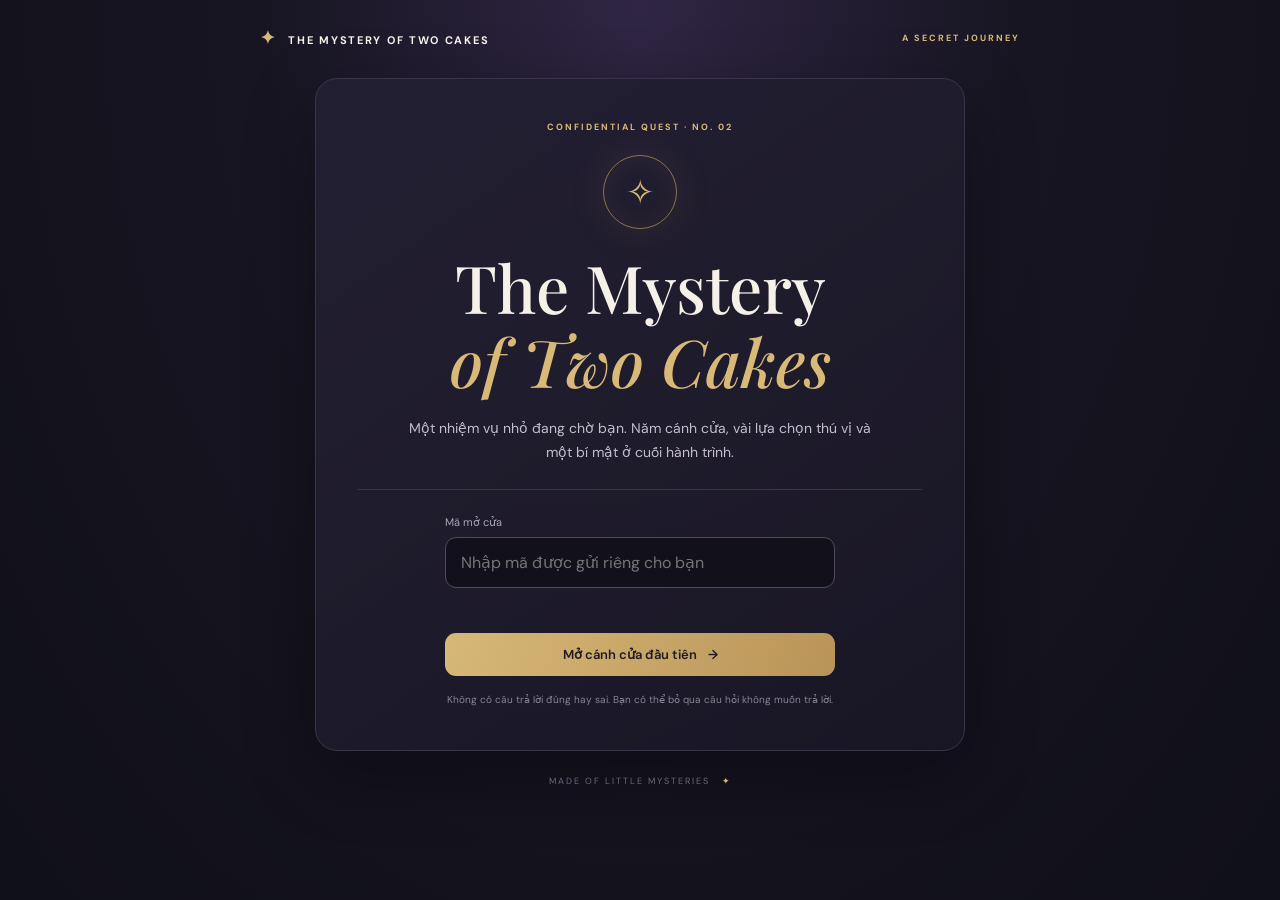
==== index.html @ 1db7f654 "Initial website deployment" ====
<!doctype html>
<html lang="vi">
<head>
  <meta charset="utf-8">
  <meta name="viewport" content="width=device-width, initial-scale=1">
  <meta name="theme-color" content="#171326">
  <title>The Mystery of Two Cakes</title>
  <link rel="stylesheet" href="styles.css">
</head>
<body>
  <main class="shell">
    <header class="topbar">
      <a class="brand" href="./"><span class="brand-mark">✦</span> THE MYSTERY OF TWO CAKES</a>
      <span class="top-tag">A SECRET JOURNEY</span>
    </header>

    <section id="intro" class="panel hero">
      <div class="eyebrow">CONFIDENTIAL QUEST · NO. 02</div>
      <div class="orb">✧</div>
      <h1>The Mystery<br><em>of Two Cakes</em></h1>
      <p class="lead">Một nhiệm vụ nhỏ đang chờ bạn. Năm cánh cửa, vài lựa chọn thú vị và một bí mật ở cuối hành trình.</p>
      <div class="divider"></div>
      <label class="field-label" for="inviteCode">Mã mở cửa</label>
      <input id="inviteCode" class="text-input" type="password" autocomplete="off" placeholder="Nhập mã được gửi riêng cho bạn">
      <p id="introError" class="error" aria-live="polite"></p>
      <button id="startBtn" class="button primary">Mở cánh cửa đầu tiên <span>→</span></button>
      <p class="fine">Không có câu trả lời đúng hay sai. Bạn có thể bỏ qua câu hỏi không muốn trả lời.</p>
    </section>

    <section id="quiz" class="panel hidden">
      <div class="quiz-head">
        <div><div class="eyebrow" id="chapterLabel">CHAPTER 01</div><h2 id="chapterTitle">Mood Detector</h2></div>
        <div class="progress-count" id="progressCount">01 / 06</div>
      </div>
      <div class="progress-track"><div id="progressBar" class="progress-bar"></div></div>
      <div id="questionArea"></div>
      <div class="quiz-actions">
        <button id="backBtn" class="button ghost">← Quay lại</button>
        <button id="nextBtn" class="button primary">Tiếp tục →</button>
      </div>
      <p class="fine center">Hãy chọn theo cảm nhận đầu tiên. Không cần suy nghĩ quá lâu.</p>
    </section>

    <section id="finish" class="panel hero hidden">
      <div class="eyebrow">QUEST COMPLETED</div>
      <div class="orb">✧</div>
      <h1>The final<br><em>mystery awaits.</em></h1>
      <p class="lead">Bạn đã mở khóa thông điệp cuối cùng. Có hai điều bất ngờ đang được chuẩn bị.</p>
      <div class="sealed-card"><span>✦</span><div><b>TWO HIDDEN TREASURES</b><small>Contents classified until the right moment.</small></div><span>✦</span></div>
      <p id="finishMessage" class="fine">Cảm ơn bạn đã tham gia chuyến phiêu lưu nhỏ này.</p>
    </section>

    <footer>MADE OF LITTLE MYSTERIES <span>✦</span></footer>
  </main>
  <script src="js/data.js"></script>
  <script src="config.js"></script>
  <script src="js/app.js"></script>
</body>
</html>
---- styles.css ----
@import url('https://fonts.googleapis.com/css2?family=DM+Sans:wght@400;500;600;700&family=Playfair+Display:ital,wght@0,500;0,600;0,700;1,500;1,600&display=swap');
:root{--bg:#11101a;--panel:#1b1928;--panel2:#242137;--ink:#f5f0e8;--muted:#aaa4b8;--gold:#d9b978;--line:#393449;--mint:#9bc8b8;--danger:#f2a7a7}
*{box-sizing:border-box}body{margin:0;background:radial-gradient(ellipse at 50% 0%,#302644 0%,#171522 42%,#101018 100%);color:var(--ink);font-family:'DM Sans',sans-serif;min-height:100vh}
.shell{width:min(760px,calc(100% - 32px));margin:0 auto;padding:26px 0 22px}.topbar{display:flex;justify-content:space-between;align-items:center;gap:12px;margin-bottom:28px}.brand{font-size:11px;letter-spacing:1.7px;font-weight:700;color:var(--ink);text-decoration:none}.brand-mark{color:var(--gold);font-size:18px;margin-right:7px}.top-tag,.eyebrow{font-size:9px;letter-spacing:2px;color:var(--gold);font-weight:700}.panel{background:linear-gradient(145deg,rgba(35,31,51,.97),rgba(25,23,37,.98));border:1px solid var(--line);border-radius:22px;padding:clamp(22px,5vw,42px);box-shadow:0 22px 70px #0005}.hero{text-align:center;max-width:650px;margin:0 auto}.hero .eyebrow{margin-bottom:22px}.orb{width:74px;height:74px;border:1px solid #8d774d;border-radius:50%;display:grid;place-items:center;margin:0 auto 22px;color:var(--gold);font-size:34px;box-shadow:0 0 40px #d9b97818,inset 0 0 24px #d9b97812}h1,h2{font-family:'Playfair Display',serif;font-weight:500;line-height:1.12;margin:0}h1{font-size:clamp(42px,8vw,66px)}h1 em,.dashboard-heading em{color:var(--gold);font-weight:500}h2{font-size:30px}.lead{max-width:480px;margin:18px auto 24px;color:#c4bdce;line-height:1.7;font-size:14px}.divider{height:1px;background:var(--line);margin:25px 0}.field-label{display:block;text-align:left;font-size:11px;color:var(--muted);margin:0 auto 8px;max-width:390px}.text-input{width:100%;max-width:390px;background:#12111b;border:1px solid #514961;border-radius:11px;padding:14px 15px;color:var(--ink);font:inherit;outline:none}.text-input:focus{border-color:var(--gold);box-shadow:0 0 0 3px #d9b97816}.button{border:0;border-radius:11px;padding:13px 18px;font:600 13px 'DM Sans',sans-serif;cursor:pointer;transition:.2s}.button:hover{transform:translateY(-1px);filter:brightness(1.08)}.primary{background:linear-gradient(110deg,#d7b878,#b99458);color:#211b25;display:block;width:100%;max-width:390px;margin:17px auto 0}.primary span{margin-left:8px}.ghost{background:transparent;border:1px solid #514961;color:var(--ink)}.fine{font-size:10px;line-height:1.6;color:#898397;margin:16px auto 0;max-width:440px}.center{text-align:center}.error{color:var(--danger);font-size:12px;min-height:16px}.hidden{display:none!important}
.quiz-head{display:flex;justify-content:space-between;align-items:end;gap:16px;margin-bottom:20px}.quiz-head h2{margin-top:7px}.progress-count{font-size:11px;color:var(--gold);white-space:nowrap}.progress-track{height:4px;background:#393448;border-radius:8px;overflow:hidden;margin-bottom:30px}.progress-bar{height:100%;width:0;background:linear-gradient(90deg,#b99458,#e8d19c);transition:width .3s}.question-title{font-family:'Playfair Display',serif;font-size:24px;line-height:1.35;margin:0 0 20px}.question-sub{font-size:11px;color:var(--muted);margin:-10px 0 18px}.options{display:grid;gap:10px}.option{display:flex;align-items:flex-start;gap:12px;padding:14px 15px;border:1px solid #413b51;border-radius:12px;background:#171522;cursor:pointer;transition:.18s}.option:hover{border-color:#8d774d;background:#211e2d}.option.selected{border-color:var(--gold);background:#30283a;box-shadow:inset 0 0 0 1px #d9b97835}.option input{accent-color:#d9b978;margin-top:3px}.option span{font-size:13px;line-height:1.5}.quiz-actions{display:flex;justify-content:space-between;gap:12px;margin-top:27px}.quiz-actions .primary{margin:0;max-width:190px}.quiz-actions .ghost{min-width:120px}.sealed-card{display:flex;align-items:center;justify-content:space-between;gap:12px;padding:18px;border:1px solid #766341;background:linear-gradient(120deg,#2a2436,#30283a);border-radius:14px;margin:28px 0;color:var(--gold)}.sealed-card b,.sealed-card small{display:block}.sealed-card b{font-size:11px;letter-spacing:1.5px}.sealed-card small{font-size:10px;color:var(--muted);margin-top:6px}.sealed-card>span{font-size:20px}
footer{text-align:center;color:#6e687b;font-size:9px;letter-spacing:2px;margin:24px 0 0}footer span{color:var(--gold);padding-left:8px}
.admin-shell{max-width:1000px}.dashboard-heading{display:flex;align-items:end;justify-content:space-between;margin:12px 0 22px}.dashboard-heading h1{font-size:48px;margin-top:7px}.notice{padding:12px 14px;border:1px solid var(--line);border-radius:10px;color:var(--muted);font-size:11px;margin-bottom:16px}.stats-grid{display:grid;grid-template-columns:repeat(3,1fr);gap:12px;margin-bottom:16px}.stat-card{background:var(--panel);border:1px solid var(--line);border-radius:14px;padding:17px}.stat-card small{display:block;color:var(--muted);font-size:9px;letter-spacing:1px}.stat-card strong{display:block;font-family:'Playfair Display',serif;font-size:26px;margin-top:9px;color:var(--gold)}.admin-panel{margin-bottom:16px;padding:24px}.section-heading{margin-bottom:18px}.section-heading h2{font-size:24px;margin-top:6px}.empty-state{color:var(--muted);font-size:12px;padding:16px 0}.result-pair{display:grid;grid-template-columns:1fr 1fr;gap:12px}.result-tile{background:#15131f;border:1px solid var(--line);border-radius:12px;padding:14px}.result-tile b{display:block;font-size:13px}.result-tile small{color:var(--muted);font-size:10px}.result-meta{color:var(--muted);font-size:11px;line-height:1.8;margin-top:14px}.score-row{display:grid;grid-template-columns:150px 1fr 42px;gap:12px;align-items:center;margin:12px 0}.score-row label{font-size:11px;color:#d8d1df}.bar-track{height:7px;background:#383347;border-radius:10px;overflow:hidden}.bar-fill{height:100%;background:linear-gradient(90deg,#a98a55,#e4cc96);border-radius:10px}.score-value{text-align:right;color:var(--gold);font-size:11px;font-variant-numeric:tabular-nums}.table-wrap{overflow-x:auto}table{border-collapse:collapse;width:100%;font-size:11px;min-width:620px}th,td{text-align:left;padding:12px 10px;border-bottom:1px solid var(--line)}th{color:var(--gold);font-weight:600}td{color:#c9c2d1}.confidence{color:var(--mint)}@media(max-width:600px){.top-tag{font-size:8px}.brand{font-size:9px}.stats-grid{grid-template-columns:1fr 1fr}.stat-card:last-child{grid-column:span 2}.score-row{grid-template-columns:112px 1fr 34px;gap:8px}.result-pair{grid-template-columns:1fr}.dashboard-heading h1{font-size:38px}.quiz-actions .primary{max-width:none;flex:1}.quiz-actions .ghost{min-width:90px}.question-title{font-size:21px}}
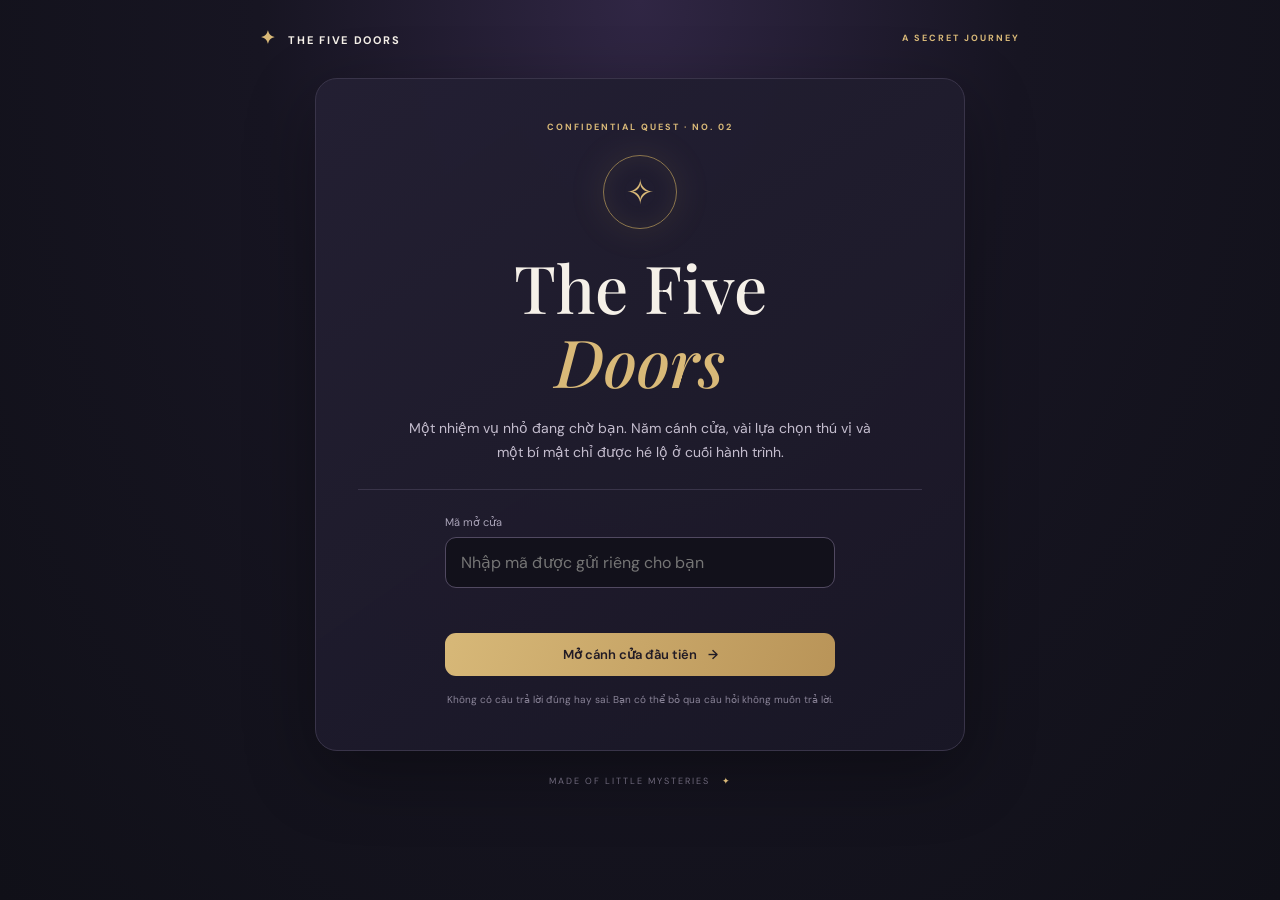
==== commit 6af9905b: "Change title and header from 'Two Cakes' to 'Five Doors'" ====
--- a/index.html
+++ b/index.html
@@ -4,21 +4,21 @@
   <meta charset="utf-8">
   <meta name="viewport" content="width=device-width, initial-scale=1">
   <meta name="theme-color" content="#171326">
-  <title>The Mystery of Two Cakes</title>
+  <title>The Five Doors</title>
   <link rel="stylesheet" href="styles.css">
 </head>
 <body>
   <main class="shell">
     <header class="topbar">
-      <a class="brand" href="./"><span class="brand-mark">✦</span> THE MYSTERY OF TWO CAKES</a>
+      <a class="brand" href="./"><span class="brand-mark">✦</span> THE FIVE DOORS</a>
       <span class="top-tag">A SECRET JOURNEY</span>
     </header>
 
     <section id="intro" class="panel hero">
       <div class="eyebrow">CONFIDENTIAL QUEST · NO. 02</div>
       <div class="orb">✧</div>
-      <h1>The Mystery<br><em>of Two Cakes</em></h1>
-      <p class="lead">Một nhiệm vụ nhỏ đang chờ bạn. Năm cánh cửa, vài lựa chọn thú vị và một bí mật ở cuối hành trình.</p>
+      <h1>The Five<br><em>Doors</em></h1>
+      <p class="lead">Một nhiệm vụ nhỏ đang chờ bạn. Năm cánh cửa, vài lựa chọn thú vị và một bí mật chỉ được hé lộ ở cuối hành trình.</p>
       <div class="divider"></div>
       <label class="field-label" for="inviteCode">Mã mở cửa</label>
       <input id="inviteCode" class="text-input" type="password" autocomplete="off" placeholder="Nhập mã được gửi riêng cho bạn">
@@ -56,4 +56,4 @@
   <script src="config.js"></script>
   <script src="js/app.js"></script>
 </body>
-</html>+</html>
